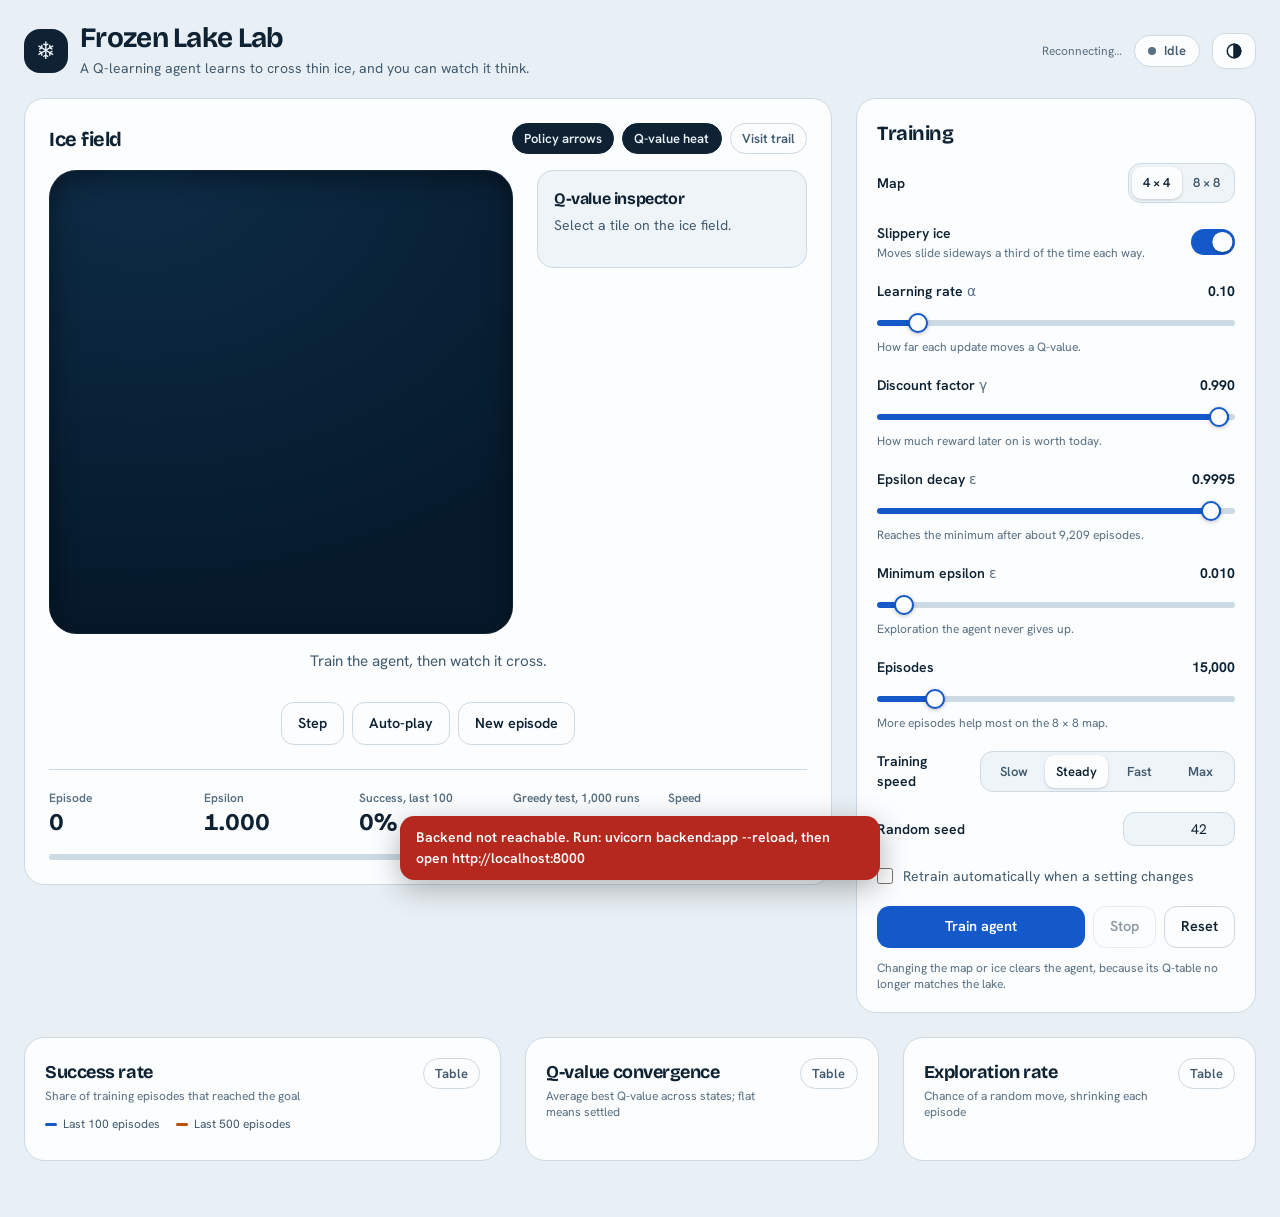
==== frontend/index.html @ 5db568ab "Initial commit - FrozenLake Q-Learning" ====
<!doctype html>
<html lang="en">
<head>
  <meta charset="utf-8">
  <meta name="viewport" content="width=device-width, initial-scale=1">
  <title>Frozen Lake Lab</title>
  <meta name="description" content="Watch a Q-learning agent learn to cross thin ice. Tune hyperparameters, retrain live and inspect every Q-value.">
  <link rel="icon" href="data:image/svg+xml,%3Csvg xmlns='http://www.w3.org/2000/svg' viewBox='0 0 100 100'%3E%3Ctext y='.9em' font-size='90'%3E%E2%9D%84%EF%B8%8F%3C/text%3E%3C/svg%3E">
  <link rel="preconnect" href="https://fonts.googleapis.com">
  <link rel="preconnect" href="https://fonts.gstatic.com" crossorigin>
  <link href="https://fonts.googleapis.com/css2?family=Bricolage+Grotesque:opsz,wght@12..96,600;12..96,700&family=Hanken+Grotesk:wght@400;500;600;700&display=swap" rel="stylesheet">
  <link rel="stylesheet" href="static/app.css">
  <script>
    try { var t = localStorage.getItem("fl-theme"); if (t) document.documentElement.dataset.theme = t; } catch (e) {}
  </script>
</head>
<body class="font-body text-ink antialiased min-h-screen">

<header class="mx-auto max-w-[1320px] px-4 sm:px-6 pt-6 pb-5 flex flex-wrap items-center gap-x-6 gap-y-3">
  <div class="flex items-center gap-3 min-w-0">
    <span class="grid place-items-center size-11 rounded-2xl bg-ink text-page text-2xl" aria-hidden="true">❄️</span>
    <div class="min-w-0">
      <h1 class="font-display font-bold text-2xl sm:text-[1.75rem] leading-none tracking-tight">Frozen Lake Lab</h1>
      <p class="text-ink-2 text-sm mt-1.5">A Q-learning agent learns to cross thin ice, and you can watch it think.</p>
    </div>
  </div>
  <div class="ml-auto flex items-center gap-3">
    <span id="conn" class="text-xs text-muted hidden sm:inline" role="status">Connecting…</span>
    <span id="status-pill" class="pill" data-s="idle" role="status"><span class="dot"></span><span id="status-text">Idle</span></span>
    <button id="theme-btn" class="btn !px-3 !py-2" type="button" aria-label="Toggle light and dark theme"><svg width="18" height="18" viewBox="0 0 24 24" fill="none" stroke="currentColor" stroke-width="2" aria-hidden="true"><circle cx="12" cy="12" r="9"/><path d="M12 3a9 9 0 0 1 0 18z" fill="currentColor"/></svg></button>
  </div>
</header>

<main class="mx-auto max-w-[1320px] px-4 sm:px-6 pb-14 grid gap-6 lg:grid-cols-[minmax(0,1fr)_400px] items-start">

  <!-- ICE FIELD -->
  <section class="card p-4 sm:p-6" aria-labelledby="h-field">
    <div class="flex flex-wrap items-center justify-between gap-3 mb-4">
      <h2 id="h-field" class="font-display font-bold text-xl tracking-tight">Ice field</h2>
      <div class="flex flex-wrap gap-2" role="group" aria-label="Board overlays">
        <button id="ov-policy" class="chip" type="button" aria-pressed="true">Policy arrows</button>
        <button id="ov-heat" class="chip" type="button" aria-pressed="true">Q-value heat</button>
        <button id="ov-trail" class="chip" type="button" aria-pressed="false">Visit trail</button>
      </div>
    </div>

    <div class="grid gap-6 lg:grid-cols-[minmax(0,1fr)_270px] items-start">
      <div class="board-wrap mx-auto w-full max-w-[600px] lg:mx-0">
        <div id="board" class="board show-policy show-heat" role="group" tabindex="0"
             aria-label="Frozen lake board. Use arrow keys to steer the agent manually."></div>
      </div>
      <aside class="rounded-2xl bg-sunken border border-line p-4" aria-labelledby="h-insp">
        <h3 id="h-insp" class="font-display font-bold text-base tracking-tight">Q-value inspector</h3>
        <p id="insp-title" class="text-sm text-ink-2 mt-1">Select a tile on the ice field.</p>
        <div id="insp-bars" class="mt-4 grid gap-3"></div>
      </aside>
    </div>

    <p id="narration" class="mt-4 min-h-[2.75rem] text-center text-[0.95rem] text-ink-2" aria-live="polite">
      Train the agent, then watch it cross.
    </p>

    <div class="mt-2 flex flex-wrap items-center justify-center gap-2">
      <button id="btn-step" class="btn" type="button">Step</button>
      <button id="btn-auto" class="btn" type="button" aria-pressed="false">Auto-play</button>
      <button id="btn-new" class="btn" type="button">New episode</button>
    </div>

    <dl class="mt-6 grid grid-cols-2 sm:grid-cols-5 gap-x-4 gap-y-4 pt-5 border-t border-line">
      <div><dt class="text-muted text-xs font-semibold">Episode</dt><dd id="k-episode" class="font-display font-bold text-2xl tabular-nums">0</dd></div>
      <div><dt class="text-muted text-xs font-semibold">Epsilon</dt><dd id="k-eps" class="font-display font-bold text-2xl tabular-nums">1.000</dd></div>
      <div><dt class="text-muted text-xs font-semibold">Success, last 100</dt><dd id="k-success" class="font-display font-bold text-2xl tabular-nums">0%</dd></div>
      <div><dt class="text-muted text-xs font-semibold">Greedy test, 1,000 runs</dt><dd id="k-eval" class="font-display font-bold text-2xl tabular-nums">—</dd></div>
      <div><dt class="text-muted text-xs font-semibold">Speed</dt><dd id="k-speed" class="font-display font-bold text-2xl tabular-nums">—</dd></div>
    </dl>
    <div class="mt-4 h-1.5 rounded-full bg-line overflow-hidden" role="progressbar" aria-label="Training progress" aria-valuemin="0" aria-valuemax="100" aria-valuenow="0" id="progress-wrap">
      <div id="progress" class="h-full bg-accent rounded-full transition-[width] duration-200" style="width:0%"></div>
    </div>
  </section>

  <!-- SIDE: controls + inspector -->
  <div class="grid gap-6">
    <section class="card p-5" aria-labelledby="h-train">
      <h2 id="h-train" class="font-display font-bold text-xl tracking-tight mb-4">Training</h2>

      <div class="grid gap-5">
        <div class="flex items-center justify-between gap-3">
          <span class="text-sm font-semibold">Map</span>
          <div id="seg-map" class="seg" role="group" aria-label="Map size">
            <button type="button" data-v="4x4" aria-pressed="true">4 × 4</button>
            <button type="button" data-v="8x8" aria-pressed="false">8 × 8</button>
          </div>
        </div>

        <div class="flex items-center justify-between gap-4">
          <div>
            <div id="lbl-slip" class="text-sm font-semibold">Slippery ice</div>
            <div class="text-xs text-muted mt-0.5">Moves slide sideways a third of the time each way.</div>
          </div>
          <button id="sw-slippery" class="switch" type="button" role="switch" aria-checked="true" aria-labelledby="lbl-slip"></button>
        </div>

        <div id="sliders" class="grid gap-5"></div>

        <div class="flex items-center justify-between gap-3">
          <span class="text-sm font-semibold">Training speed</span>
          <div id="seg-speed" class="seg" role="group" aria-label="Training speed">
            <button type="button" data-v="300" aria-pressed="false">Slow</button>
            <button type="button" data-v="3000" aria-pressed="true">Steady</button>
            <button type="button" data-v="20000" aria-pressed="false">Fast</button>
            <button type="button" data-v="0" aria-pressed="false">Max</button>
          </div>
        </div>

        <div class="flex items-center justify-between gap-3">
          <label for="seed" class="text-sm font-semibold">Random seed</label>
          <input id="seed" type="number" min="0" max="2147483647" value="42"
                 class="w-28 rounded-xl border border-line bg-sunken px-3 py-1.5 text-sm text-right tabular-nums">
        </div>

        <label class="flex items-center gap-2.5 text-sm text-ink-2 cursor-pointer">
          <input id="auto-retrain" type="checkbox" class="size-4 accent-[var(--accent)]">
          Retrain automatically when a setting changes
        </label>

        <div class="grid grid-cols-[1fr_auto_auto] gap-2">
          <button id="btn-train" class="btn btn-primary" type="button">Train agent</button>
          <button id="btn-stop" class="btn" type="button" disabled>Stop</button>
          <button id="btn-reset" class="btn" type="button">Reset</button>
        </div>
        <p class="text-xs text-muted -mt-2">Changing the map or ice clears the agent, because its Q-table no longer matches the lake.</p>
      </div>
    </section>
  </div>

  <!-- CHARTS -->
  <section class="lg:col-span-2 grid gap-6 md:grid-cols-2 xl:grid-cols-[1.35fr_1fr_1fr]" aria-label="Training metrics">
    <article class="card p-5 md:col-span-2 xl:col-span-1">
      <div class="flex items-start justify-between gap-3">
        <div>
          <h2 class="font-display font-bold text-lg tracking-tight">Success rate</h2>
          <p class="text-xs text-muted mt-0.5">Share of training episodes that reached the goal</p>
        </div>
        <button class="chip tbl-toggle" data-chart="success" type="button" aria-pressed="false">Table</button>
      </div>
      <div id="legend-success" class="flex gap-4 text-xs text-ink-2 mt-3"></div>
      <div id="chart-success" class="chart mt-2"></div>
    </article>
    <article class="card p-5">
      <div class="flex items-start justify-between gap-3">
        <div>
          <h2 class="font-display font-bold text-lg tracking-tight">Q-value convergence</h2>
          <p class="text-xs text-muted mt-0.5">Average best Q-value across states; flat means settled</p>
        </div>
        <button class="chip tbl-toggle" data-chart="q" type="button" aria-pressed="false">Table</button>
      </div>
      <div id="chart-q" class="chart mt-4"></div>
    </article>
    <article class="card p-5">
      <div class="flex items-start justify-between gap-3">
        <div>
          <h2 class="font-display font-bold text-lg tracking-tight">Exploration rate</h2>
          <p class="text-xs text-muted mt-0.5">Chance of a random move, shrinking each episode</p>
        </div>
        <button class="chip tbl-toggle" data-chart="eps" type="button" aria-pressed="false">Table</button>
      </div>
      <div id="chart-eps" class="chart mt-4"></div>
    </article>
  </section>
</main>

<div id="toast" class="toast" role="alert" hidden></div>
<script src="static/app.js"></script>
</body>
</html>
---- frontend/static/app.css ----
/*! tailwindcss v4.3.3 | MIT License | https://tailwindcss.com */
@layer properties;
@layer theme, base, components, utilities;
@layer theme {
  :root, :host {
    --font-sans: -apple-system, BlinkMacSystemFont, "Segoe UI", Roboto, "Helvetica Neue",
      "Noto Sans", Arial, sans-serif, "Apple Color Emoji", "Segoe UI Emoji",
      "Segoe UI Symbol", "Noto Color Emoji";
    --font-mono: ui-monospace, SFMono-Regular, Menlo, Monaco, Consolas, "Liberation Mono",
      "Courier New", monospace;
    --spacing: 0.25rem;
    --text-xs: 0.75rem;
    --text-xs--line-height: calc(1 / 0.75);
    --text-sm: 0.875rem;
    --text-sm--line-height: calc(1.25 / 0.875);
    --text-base: 1rem;
    --text-base--line-height: calc(1.5 / 1);
    --text-lg: 1.125rem;
    --text-lg--line-height: calc(1.75 / 1.125);
    --text-xl: 1.25rem;
    --text-xl--line-height: calc(1.75 / 1.25);
    --text-2xl: 1.5rem;
    --text-2xl--line-height: calc(2 / 1.5);
    --font-weight-normal: 400;
    --font-weight-semibold: 600;
    --font-weight-bold: 700;
    --tracking-tight: -0.025em;
    --radius-xl: 0.75rem;
    --radius-2xl: 1rem;
    --default-transition-duration: 150ms;
    --default-transition-timing-function: cubic-bezier(0.4, 0, 0.2, 1);
    --default-font-family: var(--font-sans);
    --default-mono-font-family: var(--font-mono);
  }
}
@layer base {
  *, ::after, ::before, ::backdrop, ::file-selector-button {
    box-sizing: border-box;
    margin: 0;
    padding: 0;
    border: 0 solid;
  }
  html, :host {
    line-height: 1.5;
    -webkit-text-size-adjust: 100%;
    tab-size: 4;
    font-family: var(--default-font-family, -apple-system, BlinkMacSystemFont, "Segoe UI", Roboto, "Helvetica Neue", "Noto Sans", Arial, sans-serif, "Apple Color Emoji", "Segoe UI Emoji", "Segoe UI Symbol", "Noto Color Emoji");
    font-feature-settings: var(--default-font-feature-settings, normal);
    font-variation-settings: var(--default-font-variation-settings, normal);
    -webkit-tap-highlight-color: transparent;
  }
  hr {
    height: 0;
    color: inherit;
    border-top-width: 1px;
  }
  abbr:where([title]) {
    -webkit-text-decoration: underline dotted;
    text-decoration: underline dotted;
  }
  h1, h2, h3, h4, h5, h6 {
    font-size: inherit;
    font-weight: inherit;
  }
  a {
    color: inherit;
    -webkit-text-decoration: inherit;
    text-decoration: inherit;
  }
  b, strong {
    font-weight: bolder;
  }
  code, kbd, samp, pre {
    font-family: var(--default-mono-font-family, ui-monospace, SFMono-Regular, Menlo, Monaco, Consolas, "Liberation Mono", "Courier New", monospace);
    font-feature-settings: var(--default-mono-font-feature-settings, normal);
    font-variation-settings: var(--default-mono-font-variation-settings, normal);
    font-size: 1em;
  }
  small {
    font-size: 80%;
  }
  sub, sup {
    font-size: 75%;
    line-height: 0;
    position: relative;
    vertical-align: baseline;
  }
  sub {
    bottom: -0.25em;
  }
  sup {
    top: -0.5em;
  }
  table {
    text-indent: 0;
    border-color: inherit;
    border-collapse: collapse;
  }
  :-moz-focusring:where(:not(iframe)) {
    outline: auto;
  }
  progress {
    vertical-align: baseline;
  }
  summary {
    display: list-item;
  }
  ol, ul, menu {
    list-style: none;
  }
  img, svg, video, canvas, audio, iframe, embed, object {
    display: block;
    vertical-align: middle;
  }
  img, video {
    max-width: 100%;
    height: auto;
  }
  button, input, select, optgroup, textarea, ::file-selector-button {
    font: inherit;
    font-feature-settings: inherit;
    font-variation-settings: inherit;
    letter-spacing: inherit;
    color: inherit;
    border-radius: 0;
    background-color: transparent;
    opacity: 1;
  }
  :where(select:is([multiple], [size])) optgroup {
    font-weight: bolder;
  }
  :where(select:is([multiple], [size])) optgroup option {
    padding-inline-start: 20px;
  }
  ::file-selector-button {
    margin-inline-end: 4px;
  }
  ::placeholder {
    opacity: 1;
  }
  @supports (not (-webkit-appearance: -apple-pay-button))  or (contain-intrinsic-size: 1px) {
    ::placeholder {
      color: currentcolor;
      @supports (color: color-mix(in lab, red, red)) {
        color: color-mix(in oklab, currentcolor 50%, transparent);
      }
    }
  }
  textarea {
    resize: vertical;
  }
  ::-webkit-search-decoration {
    -webkit-appearance: none;
  }
  ::-webkit-date-and-time-value {
    min-height: 1lh;
    text-align: inherit;
  }
  ::-webkit-datetime-edit {
    display: inline-flex;
  }
  ::-webkit-datetime-edit-fields-wrapper {
    padding: 0;
  }
  ::-webkit-datetime-edit, ::-webkit-datetime-edit-year-field, ::-webkit-datetime-edit-month-field, ::-webkit-datetime-edit-day-field, ::-webkit-datetime-edit-hour-field, ::-webkit-datetime-edit-minute-field, ::-webkit-datetime-edit-second-field, ::-webkit-datetime-edit-millisecond-field, ::-webkit-datetime-edit-meridiem-field {
    padding-block: 0;
  }
  ::-webkit-calendar-picker-indicator {
    line-height: 1;
  }
  :-moz-ui-invalid {
    box-shadow: none;
  }
  button, input:where([type="button"], [type="reset"], [type="submit"]), ::file-selector-button {
    appearance: button;
  }
  ::-webkit-inner-spin-button, ::-webkit-outer-spin-button {
    height: auto;
  }
  [hidden]:where(:not([hidden="until-found"])) {
    display: none !important;
  }
}
@layer utilities {
  .mx-auto {
    margin-inline: auto;
  }
  .-mt-2 {
    margin-top: calc(var(--spacing) * -2);
  }
  .mt-0\.5 {
    margin-top: calc(var(--spacing) * 0.5);
  }
  .mt-1 {
    margin-top: var(--spacing);
  }
  .mt-1\.5 {
    margin-top: calc(var(--spacing) * 1.5);
  }
  .mt-2 {
    margin-top: calc(var(--spacing) * 2);
  }
  .mt-3 {
    margin-top: calc(var(--spacing) * 3);
  }
  .mt-4 {
    margin-top: calc(var(--spacing) * 4);
  }
  .mt-6 {
    margin-top: calc(var(--spacing) * 6);
  }
  .mb-2 {
    margin-bottom: calc(var(--spacing) * 2);
  }
  .mb-4 {
    margin-bottom: calc(var(--spacing) * 4);
  }
  .ml-auto {
    margin-left: auto;
  }
  .flex {
    display: flex;
  }
  .grid {
    display: grid;
  }
  .hidden {
    display: none;
  }
  .inline-block {
    display: inline-block;
  }
  .inline-flex {
    display: inline-flex;
  }
  .table {
    display: table;
  }
  .size-4 {
    width: calc(var(--spacing) * 4);
    height: calc(var(--spacing) * 4);
  }
  .size-11 {
    width: calc(var(--spacing) * 11);
    height: calc(var(--spacing) * 11);
  }
  .h-0\.5 {
    height: calc(var(--spacing) * 0.5);
  }
  .h-1\.5 {
    height: calc(var(--spacing) * 1.5);
  }
  .h-full {
    height: 100%;
  }
  .min-h-\[2\.75rem\] {
    min-height: 2.75rem;
  }
  .min-h-screen {
    min-height: 100vh;
  }
  .w-3 {
    width: calc(var(--spacing) * 3);
  }
  .w-28 {
    width: calc(var(--spacing) * 28);
  }
  .w-full {
    width: 100%;
  }
  .max-w-\[600px\] {
    max-width: 600px;
  }
  .max-w-\[1320px\] {
    max-width: 1320px;
  }
  .min-w-0 {
    min-width: 0px;
  }
  .cursor-pointer {
    cursor: pointer;
  }
  .grid-cols-2 {
    grid-template-columns: repeat(2, minmax(0, 1fr));
  }
  .grid-cols-\[1fr_auto_auto\] {
    grid-template-columns: 1fr auto auto;
  }
  .flex-wrap {
    flex-wrap: wrap;
  }
  .place-items-center {
    place-items: center;
  }
  .items-baseline {
    align-items: baseline;
  }
  .items-center {
    align-items: center;
  }
  .items-start {
    align-items: flex-start;
  }
  .justify-between {
    justify-content: space-between;
  }
  .justify-center {
    justify-content: center;
  }
  .gap-1\.5 {
    gap: calc(var(--spacing) * 1.5);
  }
  .gap-2 {
    gap: calc(var(--spacing) * 2);
  }
  .gap-2\.5 {
    gap: calc(var(--spacing) * 2.5);
  }
  .gap-3 {
    gap: calc(var(--spacing) * 3);
  }
  .gap-4 {
    gap: calc(var(--spacing) * 4);
  }
  .gap-5 {
    gap: calc(var(--spacing) * 5);
  }
  .gap-6 {
    gap: calc(var(--spacing) * 6);
  }
  .gap-x-4 {
    column-gap: calc(var(--spacing) * 4);
  }
  .gap-x-6 {
    column-gap: calc(var(--spacing) * 6);
  }
  .gap-y-3 {
    row-gap: calc(var(--spacing) * 3);
  }
  .gap-y-4 {
    row-gap: calc(var(--spacing) * 4);
  }
  .overflow-hidden {
    overflow: hidden;
  }
  .rounded {
    border-radius: 0.25rem;
  }
  .rounded-2xl {
    border-radius: var(--radius-2xl);
  }
  .rounded-full {
    border-radius: calc(infinity * 1px);
  }
  .rounded-xl {
    border-radius: var(--radius-xl);
  }
  .border {
    border-style: var(--tw-border-style);
    border-width: 1px;
  }
  .border-t {
    border-top-style: var(--tw-border-style);
    border-top-width: 1px;
  }
  .border-line {
    border-color: var(--line);
  }
  .bg-accent {
    background-color: var(--accent);
  }
  .bg-ink {
    background-color: var(--ink);
  }
  .bg-line {
    background-color: var(--line);
  }
  .bg-sunken {
    background-color: var(--sunken);
  }
  .p-4 {
    padding: calc(var(--spacing) * 4);
  }
  .p-5 {
    padding: calc(var(--spacing) * 5);
  }
  .\!px-3 {
    padding-inline: calc(var(--spacing) * 3) !important;
  }
  .px-3 {
    padding-inline: calc(var(--spacing) * 3);
  }
  .px-4 {
    padding-inline: calc(var(--spacing) * 4);
  }
  .\!py-2 {
    padding-block: calc(var(--spacing) * 2) !important;
  }
  .py-1\.5 {
    padding-block: calc(var(--spacing) * 1.5);
  }
  .py-6 {
    padding-block: calc(var(--spacing) * 6);
  }
  .pt-5 {
    padding-top: calc(var(--spacing) * 5);
  }
  .pt-6 {
    padding-top: calc(var(--spacing) * 6);
  }
  .pb-5 {
    padding-bottom: calc(var(--spacing) * 5);
  }
  .pb-10 {
    padding-bottom: calc(var(--spacing) * 10);
  }
  .pb-14 {
    padding-bottom: calc(var(--spacing) * 14);
  }
  .text-center {
    text-align: center;
  }
  .text-right {
    text-align: right;
  }
  .font-body {
    font-family: "Hanken Grotesk", ui-sans-serif, system-ui, sans-serif;
  }
  .font-display {
    font-family: "Bricolage Grotesque", ui-sans-serif, system-ui, sans-serif;
  }
  .text-2xl {
    font-size: var(--text-2xl);
    line-height: var(--tw-leading, var(--text-2xl--line-height));
  }
  .text-base {
    font-size: var(--text-base);
    line-height: var(--tw-leading, var(--text-base--line-height));
  }
  .text-lg {
    font-size: var(--text-lg);
    line-height: var(--tw-leading, var(--text-lg--line-height));
  }
  .text-sm {
    font-size: var(--text-sm);
    line-height: var(--tw-leading, var(--text-sm--line-height));
  }
  .text-xl {
    font-size: var(--text-xl);
    line-height: var(--tw-leading, var(--text-xl--line-height));
  }
  .text-xs {
    font-size: var(--text-xs);
    line-height: var(--tw-leading, var(--text-xs--line-height));
  }
  .text-\[0\.95rem\] {
    font-size: 0.95rem;
  }
  .leading-none {
    --tw-leading: 1;
    line-height: 1;
  }
  .font-bold {
    --tw-font-weight: var(--font-weight-bold);
    font-weight: var(--font-weight-bold);
  }
  .font-normal {
    --tw-font-weight: var(--font-weight-normal);
    font-weight: var(--font-weight-normal);
  }
  .font-semibold {
    --tw-font-weight: var(--font-weight-semibold);
    font-weight: var(--font-weight-semibold);
  }
  .tracking-tight {
    --tw-tracking: var(--tracking-tight);
    letter-spacing: var(--tracking-tight);
  }
  .text-ink {
    color: var(--ink);
  }
  .text-ink-2 {
    color: var(--ink-2);
  }
  .text-muted {
    color: var(--muted);
  }
  .text-page {
    color: var(--page);
  }
  .tabular-nums {
    --tw-numeric-spacing: tabular-nums;
    font-variant-numeric: var(--tw-ordinal,) var(--tw-slashed-zero,) var(--tw-numeric-figure,) var(--tw-numeric-spacing,) var(--tw-numeric-fraction,);
  }
  .antialiased {
    -webkit-font-smoothing: antialiased;
    -moz-osx-font-smoothing: grayscale;
  }
  .accent-\[var\(--accent\)\] {
    accent-color: var(--accent);
  }
  .transition-\[width\] {
    transition-property: width;
    transition-timing-function: var(--tw-ease, var(--default-transition-timing-function));
    transition-duration: var(--tw-duration, var(--default-transition-duration));
  }
  .duration-200 {
    --tw-duration: 200ms;
    transition-duration: 200ms;
  }
  @media (width >= 40rem) {
    .sm\:inline {
      display: inline;
    }
    .sm\:grid-cols-5 {
      grid-template-columns: repeat(5, minmax(0, 1fr));
    }
    .sm\:p-6 {
      padding: calc(var(--spacing) * 6);
    }
    .sm\:px-6 {
      padding-inline: calc(var(--spacing) * 6);
    }
    .sm\:text-\[1\.75rem\] {
      font-size: 1.75rem;
    }
  }
  @media (width >= 48rem) {
    .md\:col-span-2 {
      grid-column: span 2 / span 2;
    }
    .md\:grid-cols-2 {
      grid-template-columns: repeat(2, minmax(0, 1fr));
    }
  }
  @media (width >= 64rem) {
    .lg\:col-span-2 {
      grid-column: span 2 / span 2;
    }
    .lg\:mx-0 {
      margin-inline: 0px;
    }
    .lg\:grid-cols-\[minmax\(0\,1fr\)_270px\] {
      grid-template-columns: minmax(0,1fr) 270px;
    }
    .lg\:grid-cols-\[minmax\(0\,1fr\)_400px\] {
      grid-template-columns: minmax(0,1fr) 400px;
    }
  }
  @media (width >= 80rem) {
    .xl\:col-span-1 {
      grid-column: span 1 / span 1;
    }
    .xl\:grid-cols-\[1\.35fr_1fr_1fr\] {
      grid-template-columns: 1.35fr 1fr 1fr;
    }
  }
}
@layer base {
  :root {
    color-scheme: light;
    --page: #e9f0f5;
    --surface: #fbfdfe;
    --sunken: #eef4f8;
    --line: #cddae4;
    --ink: #0f2233;
    --ink-2: #425a6f;
    --muted: #586e82;
    --accent: #1459c9;
    --accent-ink: #ffffff;
    --beacon: #e2561f;
    --ok: #17744a;
    --bad: #b4281e;
    --ice-1: #f1f8fd;
    --ice-2: #c6e0f1;
    --ice-edge: rgba(30, 100, 150, 0.22);
    --water: #0d2c47;
    --water-2: #061a2c;
    --gold-1: #fff3c9;
    --gold-2: #f6c65b;
    --heat: 20, 89, 201;
    --trail: 226, 86, 31;
    --series-1: #1459c9;
    --series-2: #b45309;
    --grid: #dbe5ec;
  }
  @media (prefers-color-scheme: dark) {
    :root:not([data-theme="light"]) {
      color-scheme: dark;
      --page: #07131d;
      --surface: #0d1c29;
      --sunken: #0a1722;
      --line: #213547;
      --ink: #e7f0f7;
      --ink-2: #a5b9ca;
      --muted: #8aa0b3;
      --accent: #5b9bff;
      --accent-ink: #051526;
      --beacon: #ff7a45;
      --ok: #4cc78d;
      --bad: #ff7b70;
      --ice-1: #3a5b78;
      --ice-2: #223f58;
      --ice-edge: rgba(150, 200, 240, 0.18);
      --water: #040d15;
      --water-2: #02070c;
      --gold-1: #7a5a1c;
      --gold-2: #c99524;
      --heat: 91, 155, 255;
      --trail: 255, 122, 69;
      --series-1: #3b82e8;
      --series-2: #cf7f08;
      --grid: #1a2d3d;
    }
  }
  :root[data-theme="dark"] {
    color-scheme: dark;
    --page: #07131d;
    --surface: #0d1c29;
    --sunken: #0a1722;
    --line: #213547;
    --ink: #e7f0f7;
    --ink-2: #a5b9ca;
    --muted: #8aa0b3;
    --accent: #5b9bff;
    --accent-ink: #051526;
    --beacon: #ff7a45;
    --ok: #4cc78d;
    --bad: #ff7b70;
    --ice-1: #3a5b78;
    --ice-2: #223f58;
    --ice-edge: rgba(150, 200, 240, 0.18);
    --water: #040d15;
    --water-2: #02070c;
    --gold-1: #7a5a1c;
    --gold-2: #c99524;
    --heat: 91, 155, 255;
    --trail: 255, 122, 69;
    --series-1: #3b82e8;
    --series-2: #cf7f08;
    --grid: #1a2d3d;
  }
  html {
    -webkit-text-size-adjust: 100%;
  }
  body {
    background: var(--page);
  }
  :focus-visible {
    outline: 2px solid var(--accent);
    outline-offset: 2px;
    border-radius: 6px;
  }
}
@layer components {
  .card {
    background: var(--surface);
    border: 1px solid var(--line);
    border-radius: 1.25rem;
  }
  .board-wrap {
    container-type: inline-size;
  }
  .board {
    --n: 4;
    position: relative;
    display: grid;
    grid-template-columns: repeat(var(--n), minmax(0, 1fr));
    gap: calc(14cqw / var(--n) / 2.2);
    padding: 3cqw;
    aspect-ratio: 1;
    border-radius: 6cqw;
    background: radial-gradient(120% 90% at 20% 0%, var(--water) 0%, var(--water-2) 100%);
    box-shadow: inset 0 0 0 1px rgba(255, 255, 255, 0.05), inset 0 6px 28px rgba(0, 0, 0, 0.45);
    user-select: none;
    touch-action: manipulation;
  }
  .tile {
    position: relative;
    display: grid;
    place-items: center;
    padding: 0;
    border: 0;
    cursor: pointer;
    overflow: hidden;
    isolation: isolate;
    border-radius: calc(26cqw / var(--n) / 3.6);
    font-size: calc(100cqw / var(--n) * 0.42);
    line-height: 1;
    color: var(--ink);
    transition: transform 0.15s ease, box-shadow 0.15s ease;
  }
  .tile:hover {
    transform: translateY(-2px);
  }
  .tile[aria-selected="true"] {
    box-shadow: 0 0 0 3px var(--accent), 0 0 0 6px rgba(91, 155, 255, 0.25);
    z-index: 2;
  }
  .tile-F, .tile-S {
    background: linear-gradient(150deg, var(--ice-1), var(--ice-2));
    box-shadow: inset 0 1px 0 rgba(255, 255, 255, 0.7), inset 0 -0.4em 0.6em var(--ice-edge);
  }
  .tile-S {
    outline: 2px solid rgba(20, 89, 201, 0.35);
    outline-offset: -4px;
  }
  .tile-F::after, .tile-S::after {
    content: "";
    position: absolute;
    inset: 0;
    z-index: 0;
    pointer-events: none;
    background: linear-gradient(115deg, transparent 38%, rgba(255, 255, 255, 0.45) 47%, transparent 56%);
    opacity: 0.55;
  }
  .tile-H {
    background: radial-gradient(circle at 50% 55%, #02070c 0%, #0a2238 62%, #123a5c 100%);
    box-shadow: inset 0 0 0 2px rgba(120, 190, 240, 0.18), inset 0 0.5em 1em rgba(0, 0, 0, 0.6);
  }
  .tile-G {
    background: radial-gradient(circle at 50% 40%, var(--gold-1), var(--gold-2));
    box-shadow: inset 0 1px 0 rgba(255, 255, 255, 0.7), 0 0 1.4em rgba(246, 198, 91, 0.55);
  }
  .tile .icon {
    position: relative;
    z-index: 1;
    transition: opacity 0.2s;
    filter: drop-shadow(0 2px 2px rgba(0, 0, 0, 0.25));
  }
  .tile-F .icon {
    font-size: 0.5em;
    opacity: 0.55;
  }
  .tile-H .icon {
    filter: none;
    opacity: 0.95;
  }
  .heat, .trail {
    position: absolute;
    inset: 0;
    z-index: 0;
    pointer-events: none;
    transition: opacity 0.25s;
  }
  .heat {
    background: rgba(var(--heat), 1);
    opacity: 0;
  }
  .trail {
    box-shadow: inset 0 0 0 calc(var(--visit, 0) * 0.16em) rgba(var(--trail), 0.85);
    opacity: 0;
    border-radius: inherit;
  }
  .show-heat .heat {
    opacity: calc(var(--v, 0) * 0.62);
  }
  .show-trail .trail {
    opacity: 1;
  }
  .arrow, .qv {
    position: absolute;
    z-index: 1;
    pointer-events: none;
    font-weight: 700;
    display: none;
  }
  .arrow {
    font-size: 0.8em;
    color: var(--ink);
    text-shadow: 0 0 0.35em rgba(255, 255, 255, 0.55);
  }
  .show-policy .tile-F .arrow, .show-policy .tile-S .arrow {
    display: block;
  }
  .show-policy .tile-F .icon, .show-policy .tile-S .icon {
    opacity: 0.2;
  }
  .show-heat .qv {
    display: block;
    bottom: 6%;
    font-size: 0.26em;
    letter-spacing: 0.01em;
    color: var(--ink);
    font-variant-numeric: tabular-nums;
    opacity: 0.85;
  }
  .board[data-n="8"] .qv {
    display: none;
  }
  .agent {
    position: absolute;
    left: 0;
    top: 0;
    z-index: 5;
    display: grid;
    place-items: center;
    pointer-events: none;
    font-size: calc(100cqw / var(--n) * 0.5);
    line-height: 1;
    transition: transform var(--dur, 380ms) cubic-bezier(0.3, 0.8, 0.25, 1);
    will-change: transform;
  }
  .agent.no-anim {
    transition: none;
  }
  .agent::before {
    content: "";
    position: absolute;
    inset: 10%;
    border-radius: 50%;
    background: radial-gradient(circle, rgba(226, 86, 31, 0.5), transparent 68%);
  }
  .agent span {
    position: relative;
    filter: drop-shadow(0 3px 3px rgba(0, 0, 0, 0.45));
  }
  .agent.slip span {
    animation: wobble 0.45s ease;
  }
  .agent.sink span {
    animation: sink 0.8s ease forwards;
  }
  .agent.win span {
    animation: hop 0.6s ease 2;
  }
  .bubble {
    position: absolute;
    z-index: 6;
    transform: translate(-50%, -135%);
    padding: 0.2rem 0.55rem;
    border-radius: 999px;
    font-size: 0.75rem;
    font-weight: 600;
    background: var(--ink);
    color: var(--page);
    pointer-events: none;
    white-space: nowrap;
    animation: float-up 1s ease forwards;
  }
  .confetti {
    position: absolute;
    z-index: 7;
    width: 0.55rem;
    height: 0.9rem;
    border-radius: 2px;
    pointer-events: none;
    animation: confetti 1.5s cubic-bezier(0.2, 0.7, 0.3, 1) forwards;
  }
  @keyframes wobble {
    0%, 100% {
      transform: rotate(0);
    }
    20% {
      transform: rotate(-18deg);
    }
    50% {
      transform: rotate(14deg);
    }
    75% {
      transform: rotate(-8deg);
    }
  }
  @keyframes sink {
    0% {
      transform: scale(1);
      opacity: 1;
    }
    100% {
      transform: scale(0.2) translateY(30%);
      opacity: 0;
    }
  }
  @keyframes hop {
    0%, 100% {
      transform: translateY(0);
    }
    50% {
      transform: translateY(-28%) scale(1.12);
    }
  }
  @keyframes float-up {
    0% {
      opacity: 0;
      margin-top: 0;
    }
    15% {
      opacity: 1;
    }
    100% {
      opacity: 0;
      margin-top: -1.2rem;
    }
  }
  @keyframes confetti {
    0% {
      transform: translate(0, 0) rotate(0);
      opacity: 1;
    }
    100% {
      transform: translate(var(--dx), var(--dy)) rotate(var(--rot));
      opacity: 0;
    }
  }
  @keyframes pulse-dot {
    0%, 100% {
      opacity: 1;
    }
    50% {
      opacity: 0.35;
    }
  }
  .range {
    -webkit-appearance: none;
    appearance: none;
    width: 100%;
    height: 6px;
    border-radius: 999px;
    background: linear-gradient(to right, var(--accent) var(--pct, 50%), var(--line) var(--pct, 50%));
    cursor: pointer;
  }
  .range::-webkit-slider-thumb {
    -webkit-appearance: none;
    width: 20px;
    height: 20px;
    border-radius: 50%;
    background: var(--surface);
    border: 2px solid var(--accent);
    box-shadow: 0 1px 4px rgba(0, 0, 0, 0.25);
  }
  .range::-moz-range-thumb {
    width: 16px;
    height: 16px;
    border-radius: 50%;
    background: var(--surface);
    border: 2px solid var(--accent);
    box-shadow: 0 1px 4px rgba(0, 0, 0, 0.25);
  }
  .range:disabled {
    opacity: 0.5;
    cursor: not-allowed;
  }
  .seg {
    display: inline-grid;
    grid-auto-flow: column;
    grid-auto-columns: 1fr;
    padding: 3px;
    border-radius: 0.8rem;
    background: var(--sunken);
    border: 1px solid var(--line);
  }
  .seg button {
    padding: 0.4rem 0.7rem;
    border-radius: 0.6rem;
    font-size: 0.8125rem;
    font-weight: 600;
    color: var(--ink-2);
    transition: background 0.15s, color 0.15s;
  }
  .seg button[aria-pressed="true"] {
    background: var(--surface);
    color: var(--ink);
    box-shadow: 0 1px 3px rgba(0, 0, 0, 0.18);
  }
  .switch {
    position: relative;
    width: 2.75rem;
    height: 1.6rem;
    border-radius: 999px;
    background: var(--line);
    transition: background 0.2s;
    flex: none;
  }
  .switch::after {
    content: "";
    position: absolute;
    top: 3px;
    left: 3px;
    width: calc(1.6rem - 6px);
    height: calc(1.6rem - 6px);
    border-radius: 50%;
    background: var(--surface);
    box-shadow: 0 1px 3px rgba(0, 0, 0, 0.3);
    transition: transform 0.2s;
  }
  .switch[aria-checked="true"] {
    background: var(--accent);
  }
  .switch[aria-checked="true"]::after {
    transform: translateX(1.15rem);
  }
  .btn {
    display: inline-flex;
    align-items: center;
    justify-content: center;
    gap: 0.45rem;
    padding: 0.6rem 1rem;
    border-radius: 0.8rem;
    font-weight: 600;
    font-size: 0.9rem;
    border: 1px solid var(--line);
    background: var(--surface);
    color: var(--ink);
    transition: transform 0.1s, background 0.15s, opacity 0.15s;
  }
  .btn:hover:not(:disabled) {
    background: var(--sunken);
  }
  .btn:active:not(:disabled) {
    transform: translateY(1px);
  }
  .btn:disabled {
    opacity: 0.45;
    cursor: not-allowed;
  }
  .btn-primary {
    background: var(--accent);
    color: var(--accent-ink);
    border-color: transparent;
  }
  .btn-primary:hover:not(:disabled) {
    background: var(--accent);
    filter: brightness(1.08);
  }
  .chip {
    display: inline-flex;
    align-items: center;
    gap: 0.4rem;
    padding: 0.3rem 0.7rem;
    border-radius: 999px;
    font-size: 0.8125rem;
    font-weight: 600;
    border: 1px solid var(--line);
    color: var(--ink-2);
    background: var(--surface);
    cursor: pointer;
    transition: background 0.15s, color 0.15s, border-color 0.15s;
  }
  .chip[aria-pressed="true"] {
    background: var(--ink);
    color: var(--page);
    border-color: var(--ink);
  }
  .pill {
    display: inline-flex;
    align-items: center;
    gap: 0.5rem;
    padding: 0.3rem 0.8rem;
    border-radius: 999px;
    font-size: 0.8125rem;
    font-weight: 600;
    border: 1px solid var(--line);
    background: var(--surface);
    color: var(--ink-2);
  }
  .pill .dot {
    width: 8px;
    height: 8px;
    border-radius: 50%;
    background: var(--muted);
  }
  .pill[data-s="training"] {
    color: var(--accent);
    border-color: var(--accent);
  }
  .pill[data-s="training"] .dot {
    background: var(--accent);
    animation: pulse-dot 1s ease infinite;
  }
  .pill[data-s="done"] {
    color: var(--ok);
  }
  .pill[data-s="done"] .dot {
    background: var(--ok);
  }
  .pill[data-s="error"] {
    color: var(--bad);
  }
  .pill[data-s="error"] .dot {
    background: var(--bad);
  }
  .chart {
    position: relative;
  }
  .chart svg {
    display: block;
    width: 100%;
    overflow: visible;
  }
  .chart .gl {
    stroke: var(--grid);
    stroke-width: 1;
  }
  .chart .ax {
    fill: var(--muted);
    font-size: 11px;
    font-variant-numeric: tabular-nums;
  }
  .chart .ln {
    fill: none;
    stroke-width: 2;
    stroke-linejoin: round;
    stroke-linecap: round;
  }
  .chart .tip {
    position: absolute;
    z-index: 3;
    pointer-events: none;
    min-width: 9rem;
    padding: 0.5rem 0.7rem;
    border-radius: 0.7rem;
    font-size: 0.78rem;
    line-height: 1.35;
    background: var(--surface);
    color: var(--ink);
    border: 1px solid var(--line);
    box-shadow: 0 6px 22px rgba(0, 0, 0, 0.18);
    transform: translate(-50%, -100%);
    white-space: nowrap;
  }
  .chart .tip i {
    display: inline-block;
    width: 8px;
    height: 8px;
    border-radius: 50%;
    margin-right: 0.4rem;
  }
  .tbl {
    width: 100%;
    font-size: 0.8125rem;
    font-variant-numeric: tabular-nums;
  }
  .tbl th {
    text-align: left;
    color: var(--muted);
    font-weight: 600;
    padding: 0.25rem 0;
  }
  .tbl td {
    padding: 0.25rem 0;
    border-top: 1px solid var(--line);
  }
  .qbar {
    height: 8px;
    border-radius: 999px;
    background: var(--line);
    overflow: hidden;
  }
  .qbar > i {
    display: block;
    height: 100%;
    border-radius: 999px;
    background: var(--ink-2);
    transition: width 0.25s;
  }
  .qbar.best > i {
    background: var(--accent);
  }
  .toast {
    position: fixed;
    left: 50%;
    bottom: 1.25rem;
    transform: translateX(-50%);
    z-index: 50;
    max-width: min(92vw, 30rem);
    padding: 0.7rem 1rem;
    border-radius: 0.9rem;
    background: var(--bad);
    color: #fff;
    font-size: 0.875rem;
    font-weight: 600;
    box-shadow: 0 8px 30px rgba(0, 0, 0, 0.3);
  }
}
@media (prefers-reduced-motion: reduce) {
  *, *::before, *::after {
    animation-duration: 0.01ms !important;
    animation-iteration-count: 1 !important;
    transition-duration: 0.01ms !important;
  }
}
@property --tw-border-style {
  syntax: "*";
  inherits: false;
  initial-value: solid;
}
@property --tw-leading {
  syntax: "*";
  inherits: false;
}
@property --tw-font-weight {
  syntax: "*";
  inherits: false;
}
@property --tw-tracking {
  syntax: "*";
  inherits: false;
}
@property --tw-ordinal {
  syntax: "*";
  inherits: false;
}
@property --tw-slashed-zero {
  syntax: "*";
  inherits: false;
}
@property --tw-numeric-figure {
  syntax: "*";
  inherits: false;
}
@property --tw-numeric-spacing {
  syntax: "*";
  inherits: false;
}
@property --tw-numeric-fraction {
  syntax: "*";
  inherits: false;
}
@property --tw-duration {
  syntax: "*";
  inherits: false;
}
@layer properties {
  @supports ((-webkit-hyphens: none) and (not (margin-trim: inline))) or ((-moz-orient: inline) and (not (color:rgb(from red r g b)))) {
    *, ::before, ::after, ::backdrop {
      --tw-border-style: solid;
      --tw-leading: initial;
      --tw-font-weight: initial;
      --tw-tracking: initial;
      --tw-ordinal: initial;
      --tw-slashed-zero: initial;
      --tw-numeric-figure: initial;
      --tw-numeric-spacing: initial;
      --tw-numeric-fraction: initial;
      --tw-duration: initial;
    }
  }
}
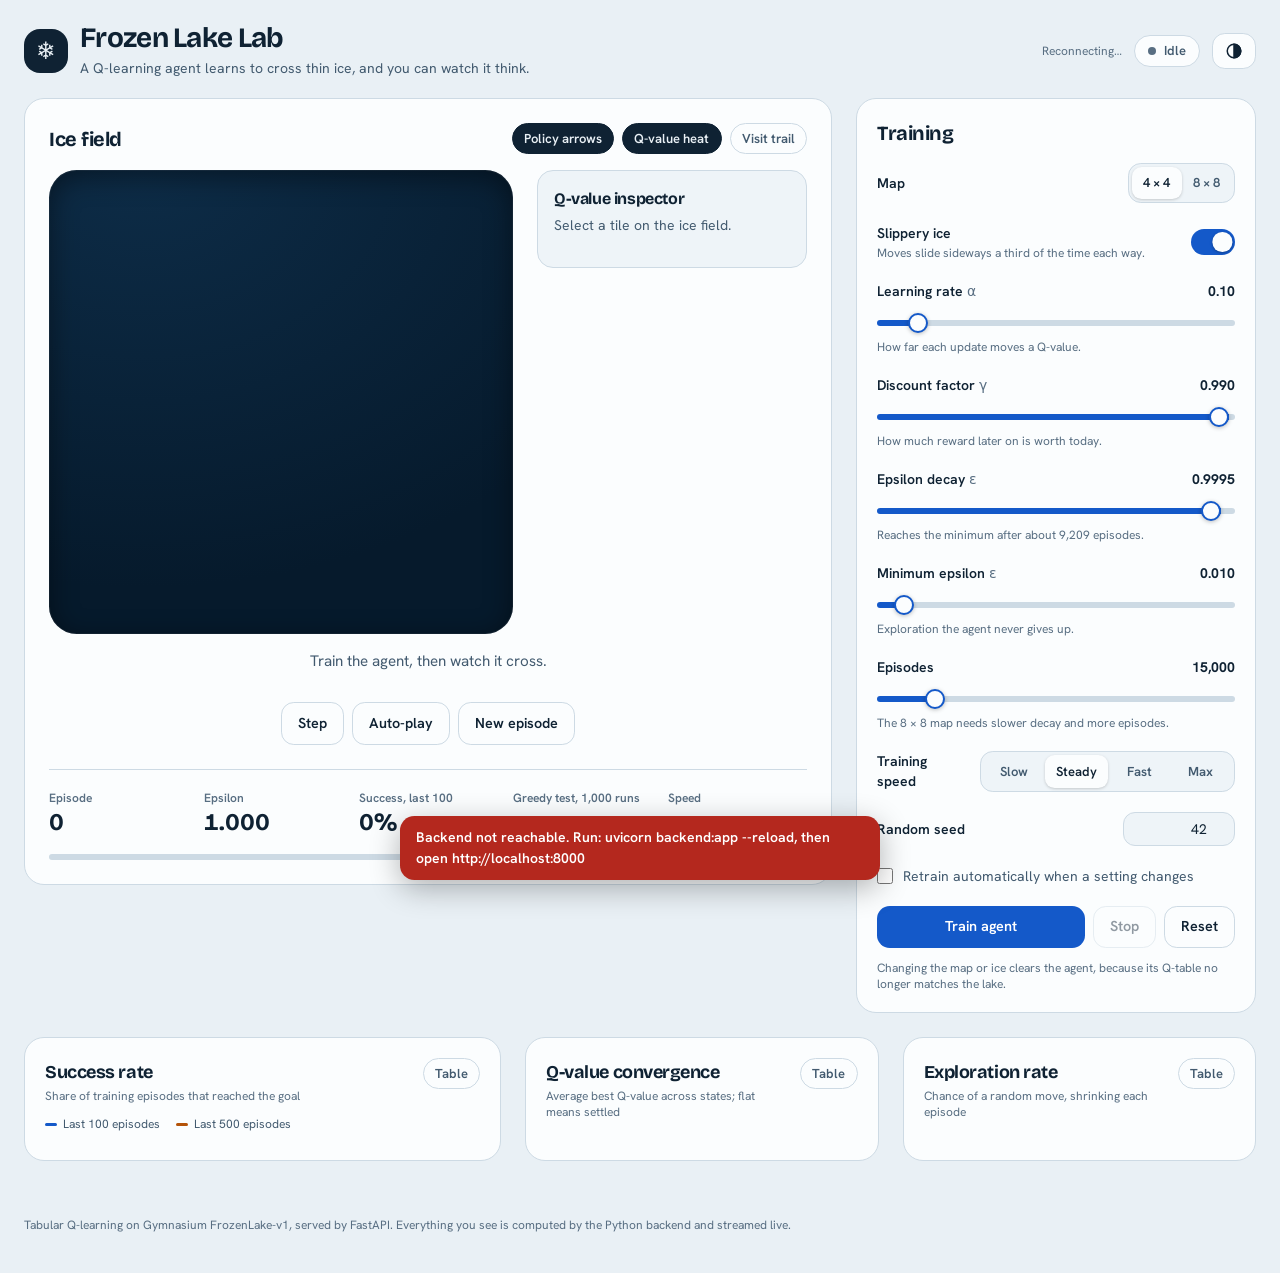
==== commit 875d9e1c: "Add browser-only live demo" ====
--- a/frontend/index.html
+++ b/frontend/index.html
@@ -169,6 +169,10 @@
   </section>
 </main>
 
+<footer id="footer-note" class="mx-auto max-w-[1320px] px-4 sm:px-6 pb-10 text-xs text-muted">
+  Tabular Q-learning on Gymnasium FrozenLake-v1, served by FastAPI. Everything you see is computed by the Python backend and streamed live.
+</footer>
+
 <div id="toast" class="toast" role="alert" hidden></div>
 <script src="static/app.js"></script>
 </body>
